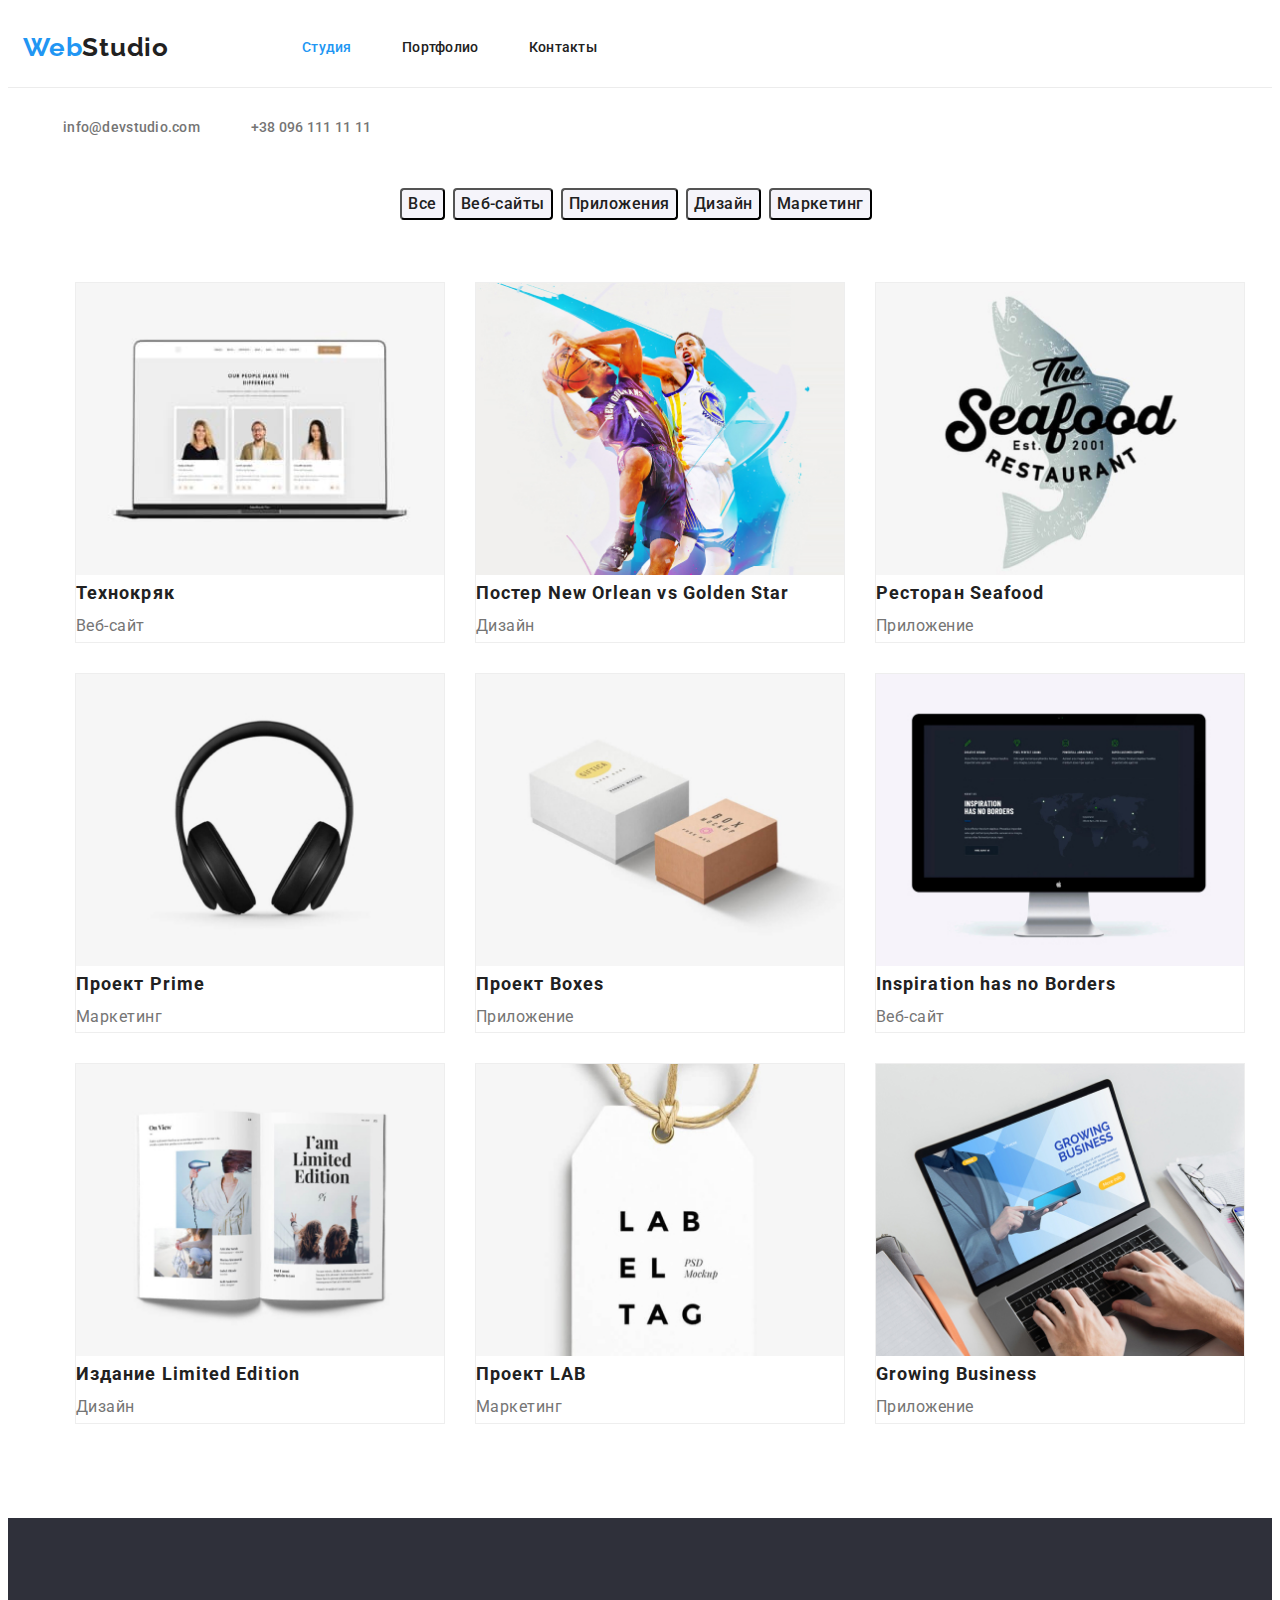
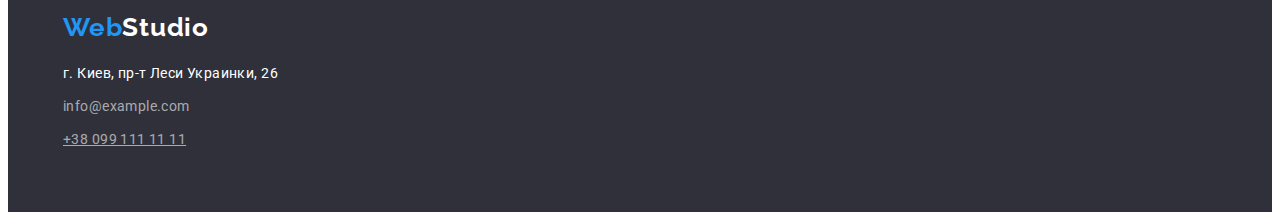
==== portfolio.html @ dbfdcc21 "com2002_05" ====
<!DOCTYPE html>
<html lang="ru">
  <head>
    <meta charset="UTF-8" />
    <meta http-equiv="X-UA-Compatible" content="IE=edge" />
    <meta name="viewport" content="width=device-width, initial-scale=1.0" />
    <title>Портфолио</title>
    <link rel="preconnect" href="https://fonts.googleapis.com">
    <link rel="preconnect" href="https://fonts.gstatic.com" crossorigin>
    <link href="https://fonts.googleapis.com/css2?family=Raleway:wght@400;700&family=Roboto:wght@400;500;700;900&display=swap" rel="stylesheet">
    <link rel="stylesheet" href="https://cdnjs.cloudflare.com/ajax/libs/modern-normalize/1.1.0/modern-normalize.min.css" integrity="sha512-wpPYUAdjBVSE4KJnH1VR1HeZfpl1ub8YT/NKx4PuQ5NmX2tKuGu6U/JRp5y+Y8XG2tV+wKQpNHVUX03MfMFn9Q==" crossorigin="anonymous" referrerpolicy="no-referrer" />
    <link rel="stylesheet" href="./css/style.css"/>
  </head>

<!--body-->
  <body class="body">
    <!--header-navigation-->
    <header class="section-header header-index">
      <div  class="wrapper"><nav class="nav-list">
       <a href="./index.html" lang="en" class=" logo-link text-logo link"
          >Web<span class="logo-text-studio">Studio</span></a>
        <ul class="list nav-list">
          <li class="list nav-item  nav-list item-studio">
            <a href="./index.html"
              class="text-nav-buttons link nav-accent nav-link link-studio">Студия</a>
          </li>
          <li class="list nav-item nav-list item-portfolio">
            <a
              href="./portfolio.html"
              class="text-nav-buttons link nav-link link-portfolio current"
              >Портфолио</a
            >
          </li>
          <li class="list nav-item nav-list item-contacts">
            <a href="Контакты" class="text-nav-buttons link-contacts link nav-link"
              >Контакты</a
            >
          </li>
        </ul>
      </nav>
      <!--header-contacts-->
      <ul class="list nav-list">
        <li class="contact-nav list nav-list item-e-mail">
          <a
            href="mailto:info@devstudio.com"
            class="text-nav-contacts link  link-e-mail nav-link"
            lang="en"
            >info@devstudio.com</a
          >
        </li>
        <li class="contact-nav list nav-list item-phone">
          <a href="tel:+380961111111" class="text-nav-contacts link nav-link"
            >+38 096 111 11 11</a
          >
        </li>
      </ul></div>
    </header>
    <!--main-section-->
        <main>
          <section class="main-section section">
      <!--buttons-->
      <div class="wrapper"><ul class="list buttons-list">
     <li class="list buttons"><button class="portfolio-buttons text-button" type="button">Все</button></li>
     <li class="list buttons"><button class="portfolio-buttons text-button" type="button">Веб-сайты</button></li>
      <li class="list buttons"><button class="portfolio-buttons text-button" type="button">Приложения</button></li>
      <li class="list buttons"><button class="portfolio-buttons text-button" type="button">Дизайн</button></li>
      <li class="list buttons"><button class="portfolio-buttons text-button" type="button">Маркетинг</button></li>
    </ul>
    <!--nav-imgs-->
      <ul class="nav-imgs list cards-portfolio">
        <li class="list card-item"><a href="Technokryak" class="nav-img-web link"> 
         <img class="nav-img"  src="./images/img.jpg" alt="Вебсайт" width="370"/>
          <h2 class="title-img">Технокряк</h2>
          <p class="text-about-img">Веб-сайт</p>
          </a></li>
        <li class="list card-item"><a href="Poster-New_Orlean-vs-Golden-Star" class="nav-img-web link"> 
          <img class="nav-img" src="./images/img_port_1.jpg" alt="Дизайн" width="370" />
          <h2 class="title-img">Постер <span class="title-img" lang="en">New Orlean vs Golden Star</span></h2>
          <p class="text-about-img">Дизайн</p>
          </a></li>
        <li class="list card-item"><a href="Restorant-Swafood" class="nav-img-web link"> 
         <img class="nav-img" src="./images/img_port_2.jpg" alt="Приложение" width="370" /> 
          <h2 class="title-img">Ресторан <span class="title-img" lang="en">Seafood</span></h2>
          <p class="text-about-img">Приложение</p>
          </a></li>
          <li class="list card-item"><a href="Project-Prime" class="nav-img-web link"> 
         <img class="nav-img" src="./images/img_port_3.jpg" alt="Маркетинг" width="370" />
          <h2 class="title-img">Проект <span class="title-img" lang="en">Prime</span></h2>
          <p class="text-about-img">Маркетинг</p>
          </a></li>
        <li class="list card-item"><a href="Projects" class="nav-img-web link"> 
          <img class="nav-img" src="./images/img_port_4.jpg" alt="Приложение" width="370" />
          <h2 class="title-img">Проект <span class="title-img" lang="en">Boxes</span></h2>
          <p class="text-about-img">Приложение</p>
          </a></li>
       <li class="list card-item"><a href="Inspiration-has-Border" class="nav-img-web link"> 
          <img class="nav-img" src="./images/img_port_5.jpg" alt="Веб-сайт" width="370" />
          <h2 class="title-img" lang="en">Inspiration has no Borders</h2>
          <p class="text-about-img">Веб-сайт</p>
          </a></li>
        <li class="list card-item"><a href="Limited-Edition" class="nav-img-web link"> 
          <img class="nav-img" src="./images/img_port_6.jpg" alt="Дизайн" width="370" />
          <h2 class="title-img">Издание <span class="title-img" lang="en">Limited Edition</span></h2>
          <p class="text-about-img">Дизайн</p>
          </a></li>
        <li class="list card-item"><a href="Project-LAB" class="nav-img-web link"> 
          <img class="nav-img" src="./images/img_port_7.jpg" alt="Маркетинг" width="370"/>
          <h2 class="title-img">Проект <span class="title-img" lang="en">LAB</span></h2>
          <p class="text-about-img">Маркетинг</p>
          </a></li>
        <li class="list card-item"><a href="Growing-Business" class="nav-img-web link"> 
          <img class="nav-img" src="./images/img_port_8.jpg" alt="Приложение" width="370" />
          <h2 class="title-img" lang="en">Growing Business</h2>
          <p class="text-about-img">Приложение</p>
          </a></li>
      </ul></div>
    </section>
</main>
      <!--footer-->
      <footer class="footer-section">
        <div class="wrapper"><a href="./index.html" class="text-logo link logo-footer" lang="en">Web<span class="text-logo-footer">Studio</span></a>
        <ul class="nav-contats list footer-menu">
          <li class="contact-nav list footer-menu">
            <address class="style-text footer-menu">
              <a href="https://www.google.com/maps?q=%D0%BA%D0%B8%D0%B5%D0%B2+%D0%BB%D0%B5%D1%81%D0%B8+%D1%83%D0%BA%D1%80%D0%B0%D0%B8%D0%BD%D0%BA%D0%B8+26&rlz=1C1GGRV_enUA757UA757&sxsrf=APq-WBurur6FiX7pkExG04S0Zntd9q4ADw:1643415942747&uact=5&gs_lcp=[base64]&um=1&ie=UTF-8&sa=X&ved=2ahUKEwjnjvXe5tX1AhXq7rsIHakHCRYQ_AUoAXoECAEQAw"
              class="text-address link footer-link">г. Киев, пр-т Леси Украинки, 26</a>
            </address>
          </li>
          <li class="contact-nav list footer-menu e-mail-text">
            <a href="mailto:info@example.com" class="text-footer-contacts link footer-link" lang="en">info@example.com</a>
          </li>
          <li class="contact-nav list footer-menu phone-text"><a href="tel:+380991111111" class="text-footer-contacts footer-linklink footer-link">+38 099 111 11 11</a></li>
        </ul></div>
      </footer>
  </body>
</html>
---- css/style.css ----
/*-- html-stylee----*/
html {
  box-sizing: border-box;
}
*,
*::before,
*::after {
  box-sizing: inherit;
}
h1,h2, h3, p, ul,nav {
  margin: 0;
}
/*--variables-selectors--*/
:root {
  --primary-text-color: #212121;
  --secondary-text-color: #757575;
  --third-text-color: #ffffff;
  --primary-font-family: Roboto, sans-serif;
  --secondary-font-family: Raleway, sans-serif;
  --accent-color: #2196f3;
  --background-origin: #ffffff;
  --background-first-composite: #2f303a;
  --background-second-composite: #f5f4fa;
}
/*--body-style--*/
.body {
  font-family: var(--primary-font-family);
  color: var(--primary-text-color);
  background-color: var(--background-origin);
  }
.list {
  list-style: none;
}
.link {
  text-decoration: none;
}
/*-----wrapper-------*/
.wrapper {
  min-width: 1170px;
  padding: 0 15px;
  margin-left: auto;
  margin-right: auto;
  }

/*--------INDEX-PAGE--------*/

/*--header-navigation--*/


.section-header {
  height: 80px;
background-color: var(--background-origin);
padding-top: 0x;
border-bottom: 1px solid rgb(236, 236, 236, 1);
}
.text-logo {
  font-family: var(--secondary-font-family);
  font-weight: 700;
  font-size: 26px;
  line-height: 1.19;
  letter-spacing: 0.03em;
  color: var(--accent-color);
}
.logo-text-studio {
  color: var(--primary-text-color);
}
.nav-link:hover {
  color: var(--accent-color);
}
.nav-link:focus {
  color: var(--accent-color);
}
.nav-list {
  display: inline-flex;
  justify-content: center;
  
}
 .nav-link {
display: inline-flex;
justify-content: center;
}
.logo-link {
  display: inline-flex;
min-width: 145px;
margin-right: 93px;
margin-left: 0;
padding-top: 24px;
padding-bottom: 25px;
}
.item-studio {
min-width: 49px;
margin-right: 50px;
padding-top: 32px;
padding-bottom: 32px;
}
.item-portfolio {
  min-width: 77px;
  margin-right: 50px;
  padding-top: 32px;
  padding-bottom: 32px;
}
.item-contacts {
 min- width: 68px;
  margin-right: 331px;
    padding-top: 32px;
  padding-bottom: 32px;
}
.item-e-mail  {
 min- width: 135px;
  margin-right: 50px;
    padding-top: 32px;
  padding-bottom: 32px;
}
.item-phone {
  min-width: 122px;
  margin-right: 0;
    padding-top: 32px;
  padding-bottom: 32px;
}
.text-nav-buttons {
  font-weight: 500;
  font-size: 14px;
  line-height: 1.14;
  letter-spacing: 0.02em;
  color: currentColor;
}
.nav-accent {
  color: var(--accent-color);
}
.text-nav-contacts {
  font-weight: 500;
  font-size: 14px;
  line-height: 1.14;
  letter-spacing: 0.02em;
  color: var(--secondary-text-color);
}

/*--hero--------------*/

.section-hero {
background-color: var(--background-first-composite);
padding-top: 80x;
height: 600px;
text-align: center;
}
.title-hero {
  width: 696px;
  padding-top: 200px;
  margin-top: 0;
  margin-bottom: 30px;
  margin-left: auto;
  margin-right: auto;

  font-weight: 900;
  font-size: 44px;
  line-height: 1.36;
  letter-spacing: 0.06em;
  text-transform: uppercase;
  color: var(--third-text-color);
}

.button-order {
  min-width: 200px;
  cursor: pointer;
  background-color: var(--accent-color);
margin-bottom: 200px;
margin-left: auto;
margin-right: auto;
  border-radius: 4px;
}
.text-button-order {
  padding: 10px 32px;
  font-weight: 700;
  font-size: 16px;
  line-height: 1.88;
  letter-spacing: 0.06em;
  color: var(--third-text-color);
}
/*--best-item---------*/
.section-best-item {
  background-color: var(--background-origin);
  padding-top: 94px;
  text-align: center;
}
.items-list {
  display: inline-block;
  }
    .items {
      width: 270px;
      margin-right: 30px;
          }
    .items:first-child {
      margin-left: 0;
    }
    .items:last-child {
      margin-right: 0;
    }
.title-text {
  font-weight: 700;
  font-size: 14px;
  line-height: 1.14;
  letter-spacing: 0.03em;
  text-transform: uppercase;
  margin-bottom: 10px;
  text-align: start;
  }
.text-about {
  font-size: 14px;
  line-height: 1.71;
  letter-spacing: 0.03em;
  color: var(--secondary-text-color);
  text-align: start;
}

/*--our-work----------*/
.section-our-work {
  background-color: var(--background-origin);
    padding-top: 94px;
  text-align: center;
  
}
.work-list {
  display: inline-block;
  padding-bottom: 94px;
}
.items-work {
width: 370px;
height: 294px;
margin-right: 30px;
}
.items-work:first-child {
  margin-left: 0;
}
.items-work:last-child {
  margin-right: 0;
}
.title-section {
  padding-bottom: 50px;
  margin-left: auto;
  margin-right: auto;
  font-weight: 700;
  font-size: 36px;
  line-height: 1.17;
  text-align: center;
  letter-spacing: 0.03em;
  color: var(--primary-text-color);
}

/*--our-staff---------*/

.section-staff {
  background-color: var(--background-second-composite);
  padding-top: 94px;
    }
img {
  display: block;
  max-width: 100%;
  }
.cards-staff {
display: flex;
flex-wrap: wrap;
justify-content: center;
margin-left: -30px;
margin-top: -30px;
padding-bottom: 94px;
}
.staff-item {
  max-width: 270px;
margin-left: 30px;
margin-top: 30px;
flex-basis: calc( (100% - 4 * 30px) / 4);
border: 1px solid #ffffff;
box-sizing: border-box;
border-bottom-left-radius: 4px;
border-bottom-right-radius: 4px;
background-color: var(--background-origin);
}
.title-name {
  padding-top: 30px;
  margin-bottom: 10px;
  padding-left: auto;
  padding-right: auto;
  font-weight: 500;
  font-size: 16px;
  line-height: 1.19;
  text-align: center;
  letter-spacing: 0.03em;
  color: var(--primary-text-color);
}
.text-about-name {
  padding-bottom: 30px;
  padding-left: auto;
  padding-right: auto;
  font-size: 16px;
  line-height: 1.19;
  text-align: center;
  letter-spacing: 0.03em;
  color: var(--secondary-text-color);
}

/*--footer--------*/
.footer-section {
  background-color: var(--background-first-composite);
  padding-top: 94px;
}
.footer-menu {
display: flex;
flex-direction: column;
justify-content: lef;
}

.footer-link {
  display: inline-flex;
}
.footer-link:hover {
  color: var(--accent-color);
}
.footer-link:focus {
  color: var(--accent-color);
}

.logo-footer {
  display: block;
  padding-left: 40px;
  padding-bottom: 20px;
}
.text-logo-footer {
  color: var(--third-text-color);
    }
.text-address {
  margin-bottom: 9px;
  font-weight: 400;
  font-size: 14px;
  line-height: 1.71;
  letter-spacing: 0.03em;
  color: var(--third-text-color);
}
.style-text {
  font-style: normal;
}

.text-footer-contacts {
  font-weight: 400;
  font-size: 14px;
  line-height: 1.71;
  letter-spacing: 0.03em;
  color: rgba(255, 255, 255, 0.6);
}
.e-mail-text {
margin-bottom: 9px;
}
.phone-text {
  padding-bottom: 60px;
  }

/*--------PORTFOLIO------------*/

/*---main-portfolio---*/

  .main-section {
    background-color: var(--background-origin);
    padding-top: 94px;
  }
/*--buttons----*/

.portfolio-buttons {
  cursor: pointer;
  background-color: var(--background-second-composite);
  border-radius: 4px;
    }
.buttons-list {
  display: flex;
  justify-content: center;
  padding: 6px 22px;
  min-width: 73px;
  }
  .buttons {
    display: inline-block;
    margin-right: 8px;
     }
.portfolio-buttons:first-child {
  margin-left: 0;
}
.portfolio-buttons:last-child {
  margin-right: 0;
}
.portfolio-buttons:hover {
  color: var(--third-text-color);
  background-color:  var(--accent-color);
box-shadow: 0px 3px 1px rgba(0, 0, 0, 0.1), 0px 1px 2px rgba(0, 0, 0, 0.08), 0px 2px 2px rgba(0, 0, 0, 0.12);
border-radius: 4px;
}
.text-button {
  font-family: inherit;
  font-weight: 500;
  font-size: 16px;
  line-height: 1.63;
  text-align: center;
  letter-spacing: 0.03em;
  color: var(--primary-text-color);
}
.title-img {
  font-weight: 700;
  font-size: 18px;
  line-height: 2;
  letter-spacing: 0.06em;
  color: var(--primary-text-color);
}
.text-about-img {
  font-weight: normal;
  font-size: 16px;
  line-height: 1.88;
  letter-spacing: 0.03em;
  color: var(--secondary-text-color);
}
img {
  display: block;
  max-width: 100%;
    }
.cards-portfolio {
display: flex;
flex-wrap: wrap;
justify-content: center;
padding-bottom: 94px;
margin-left: -30px;
margin-top: -30px;
padding-top: 56px;
}
.card-item {
  max-width: 370px;
margin-left: 30px;
margin-top: 30px;
flex-basis: calc( (100% - 3 * 30px) / 3);
border: 1px solid #eee;
box-sizing: border-box;
}
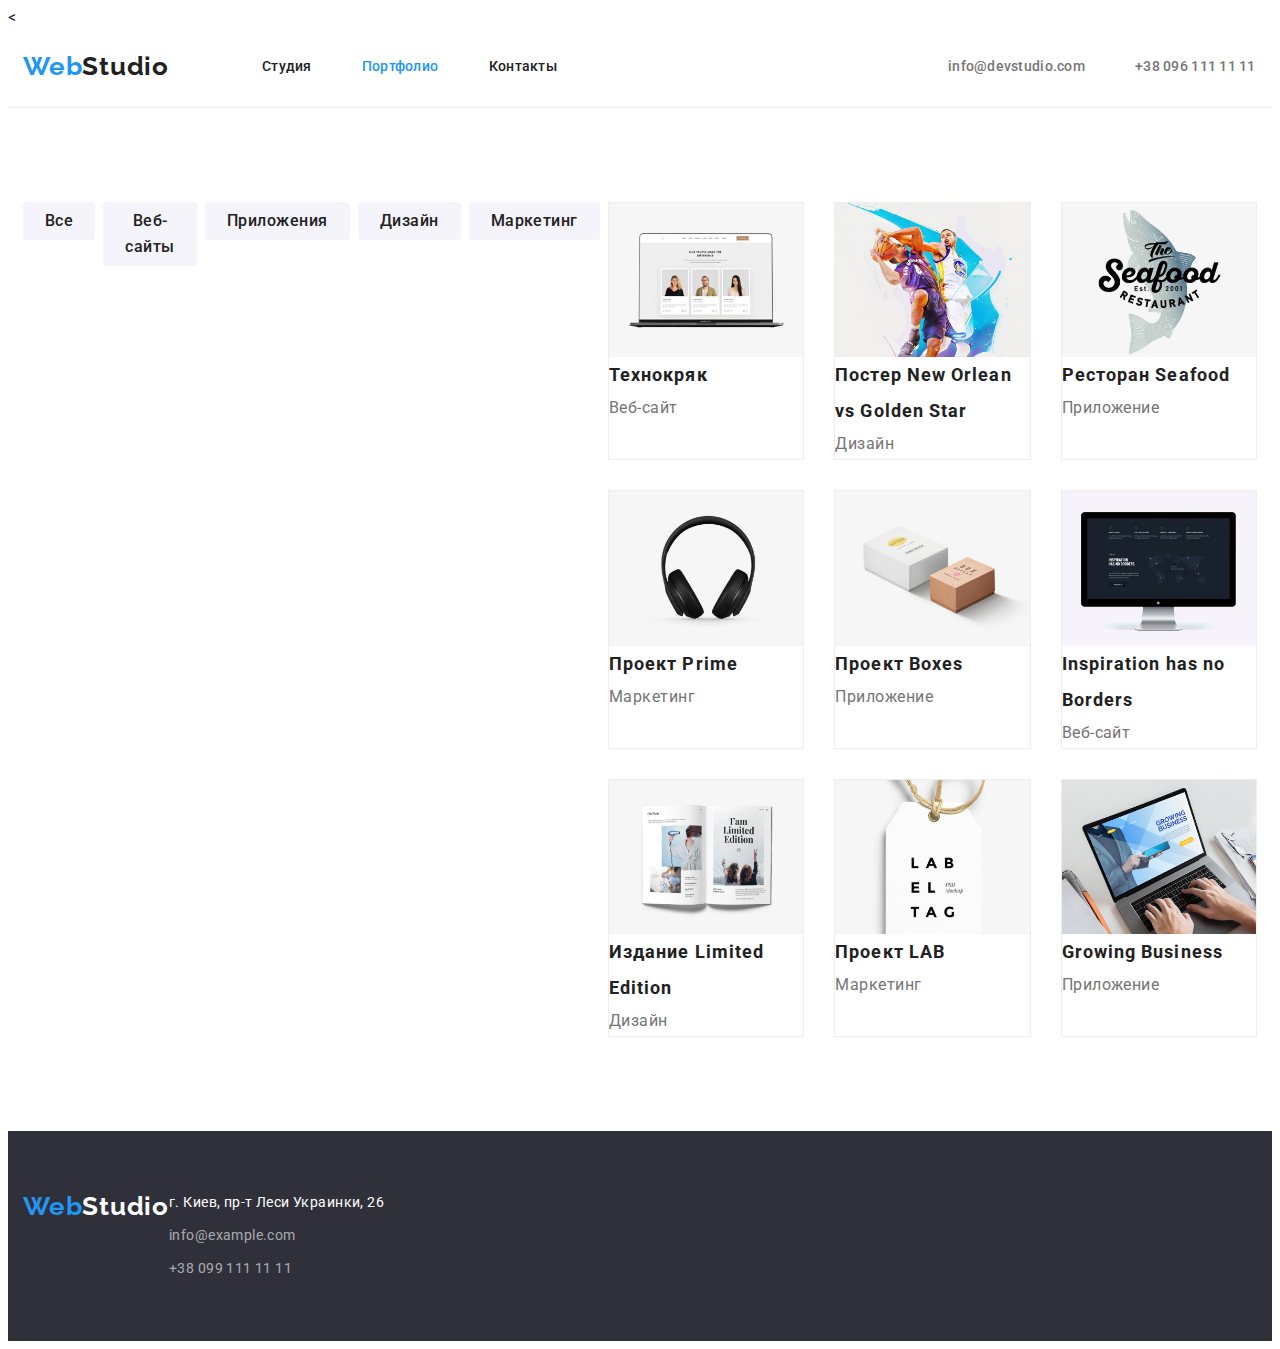
==== commit 3e6f3099: "commit_21.03_01" ====
--- a/portfolio.html
+++ b/portfolio.html
@@ -15,23 +15,23 @@
 <!--body-->
   <body class="body">
     <!--header-navigation-->
-    <header class="section-header header-index">
-      <div  class="wrapper"><nav class="nav-list">
+    < <header class="section-header header-index">
+      <div  class="container"><nav class="logo-list">
        <a href="./index.html" lang="en" class=" logo-link text-logo link"
           >Web<span class="logo-text-studio">Studio</span></a>
         <ul class="list nav-list">
-          <li class="list nav-item  nav-list item-studio">
+          <li class="list nav-item item-studio">
             <a href="./index.html"
-              class="text-nav-buttons link nav-accent nav-link link-studio">Студия</a>
+              class="text-nav-buttons link nav-link link-studio">Студия</a>
           </li>
-          <li class="list nav-item nav-list item-portfolio">
+          <li class="list nav-item item-portfolio">
             <a
               href="./portfolio.html"
-              class="text-nav-buttons link nav-link link-portfolio current"
+              class="text-nav-buttons link nav-link nav-accent link-portfolio current"
               >Портфолио</a
             >
           </li>
-          <li class="list nav-item nav-list item-contacts">
+          <li class="list nav-item item-contacts">
             <a href="Контакты" class="text-nav-buttons link-contacts link nav-link"
               >Контакты</a
             >
@@ -59,7 +59,7 @@
         <main>
           <section class="main-section section">
       <!--buttons-->
-      <div class="wrapper"><ul class="list buttons-list">
+      <div class="container"><ul class="list buttons-list">
      <li class="list buttons"><button class="portfolio-buttons text-button" type="button">Все</button></li>
      <li class="list buttons"><button class="portfolio-buttons text-button" type="button">Веб-сайты</button></li>
       <li class="list buttons"><button class="portfolio-buttons text-button" type="button">Приложения</button></li>
@@ -118,7 +118,7 @@
 </main>
       <!--footer-->
       <footer class="footer-section">
-        <div class="wrapper"><a href="./index.html" class="text-logo link logo-footer" lang="en">Web<span class="text-logo-footer">Studio</span></a>
+        <div class="container"><a href="./index.html" class="text-logo link logo-footer" lang="en">Web<span class="text-logo-footer">Studio</span></a>
         <ul class="nav-contats list footer-menu">
           <li class="contact-nav list footer-menu">
             <address class="style-text footer-menu">
@@ -129,7 +129,7 @@
           <li class="contact-nav list footer-menu e-mail-text">
             <a href="mailto:info@example.com" class="text-footer-contacts link footer-link" lang="en">info@example.com</a>
           </li>
-          <li class="contact-nav list footer-menu phone-text"><a href="tel:+380991111111" class="text-footer-contacts footer-linklink footer-link">+38 099 111 11 11</a></li>
+          <li class="contact-nav list footer-menu phone-text"><a href="tel:+380991111111" class="text-footer-contacts link footer-link">+38 099 111 11 11</a></li>
         </ul></div>
       </footer>
   </body>
--- a/css/style.css
+++ b/css/style.css
@@ -7,8 +7,9 @@
 *::after {
   box-sizing: inherit;
 }
-h1,h2, h3, p, ul,nav {
+h1,h2,h3,p,ul,nav {
   margin: 0;
+  padding: 0;
 }
 /*--variables-selectors--*/
 :root {
@@ -34,12 +35,18 @@
 .link {
   text-decoration: none;
 }
-/*-----wrapper-------*/
-.wrapper {
-  min-width: 1170px;
+/*-----container-------*/
+.container {
+  min-width: 1200px;
   padding: 0 15px;
   margin-left: auto;
   margin-right: auto;
+  display: flex;
+      }
+
+  .section {
+    padding-bottom: 94px;
+    padding-top: 94px;
   }
 
 /*--------INDEX-PAGE--------*/
@@ -48,9 +55,6 @@
 
 
 .section-header {
-  height: 80px;
-background-color: var(--background-origin);
-padding-top: 0x;
 border-bottom: 1px solid rgb(236, 236, 236, 1);
 }
 .text-logo {
@@ -71,19 +75,17 @@
   color: var(--accent-color);
 }
 .nav-list {
-  display: inline-flex;
-  justify-content: center;
-  
-}
+  display: flex;
+  margin-left: auto;
+  }
  .nav-link {
-display: inline-flex;
-justify-content: center;
-}
+display: flex;
+}
+.logo-list {
+  display: flex;
+  }
 .logo-link {
-  display: inline-flex;
-min-width: 145px;
 margin-right: 93px;
-margin-left: 0;
 padding-top: 24px;
 padding-bottom: 25px;
 }
@@ -100,13 +102,12 @@
   padding-bottom: 32px;
 }
 .item-contacts {
- min- width: 68px;
-  margin-right: 331px;
-    padding-top: 32px;
+  padding-top: 32px;
   padding-bottom: 32px;
+  margin-left: auto;
 }
 .item-e-mail  {
- min- width: 135px;
+ min-width: 135px;
   margin-right: 50px;
     padding-top: 32px;
   padding-bottom: 32px;
@@ -118,7 +119,7 @@
   padding-bottom: 32px;
 }
 .text-nav-buttons {
-  font-weight: 500;
+   font-weight: 500;
   font-size: 14px;
   line-height: 1.14;
   letter-spacing: 0.02em;
@@ -139,13 +140,12 @@
 
 .section-hero {
 background-color: var(--background-first-composite);
-padding-top: 80x;
-height: 600px;
 text-align: center;
+padding-top: 200px;
+padding-bottom: 200px;
 }
 .title-hero {
   width: 696px;
-  padding-top: 200px;
   margin-top: 0;
   margin-bottom: 30px;
   margin-left: auto;
@@ -163,7 +163,6 @@
   min-width: 200px;
   cursor: pointer;
   background-color: var(--accent-color);
-margin-bottom: 200px;
 margin-left: auto;
 margin-right: auto;
   border-radius: 4px;
@@ -174,16 +173,17 @@
   font-size: 16px;
   line-height: 1.88;
   letter-spacing: 0.06em;
+  border: none;
   color: var(--third-text-color);
 }
 /*--best-item---------*/
 .section-best-item {
   background-color: var(--background-origin);
-  padding-top: 94px;
   text-align: center;
 }
 .items-list {
-  display: inline-block;
+  display: flex;
+  margin-left: auto;
   }
     .items {
       width: 270px;
@@ -215,57 +215,70 @@
 /*--our-work----------*/
 .section-our-work {
   background-color: var(--background-origin);
-    padding-top: 94px;
-  text-align: center;
-  
-}
-.work-list {
-  display: inline-block;
-  padding-bottom: 94px;
-}
-.items-work {
-width: 370px;
-height: 294px;
-margin-right: 30px;
-}
-.items-work:first-child {
-  margin-left: 0;
-}
-.items-work:last-child {
-  margin-right: 0;
-}
-.title-section {
-  padding-bottom: 50px;
-  margin-left: auto;
-  margin-right: auto;
-  font-weight: 700;
-  font-size: 36px;
-  line-height: 1.17;
-  text-align: center;
-  letter-spacing: 0.03em;
-  color: var(--primary-text-color);
-}
-
-/*--our-staff---------*/
-
-.section-staff {
-  background-color: var(--background-second-composite);
-  padding-top: 94px;
-    }
-img {
-  display: block;
-  max-width: 100%;
-  }
-.cards-staff {
+  }
+  .title-about-work {
+    font-weight: 700;
+   font-size: 36px;
+   line-height: 1.17;
+   letter-spacing: 0.03em;
+   color: var(--primary-text-color);
+   min-width: 376px;
+   margin-bottom: 50px;
+   margin-right: auto;
+   margin-left: auto;
+ }
+  .work-list {
 display: flex;
 flex-wrap: wrap;
 justify-content: center;
 margin-left: -30px;
 margin-top: -30px;
-padding-bottom: 94px;
+  }
+.items-work {
+width: 370px;
+height: 294px;
+margin-left: 30px;
+margin-top: 30px;
+flex-basis: calc( (100% - 3 * 30px) / 3);
+justify-items: center;
+}
+.items-work:first-child {
+  margin-left: 0;
+}
+.items-work:last-child {
+  margin-right: 0;
+}
+
+
+/*--our-staff---------*/
+
+.section-staff {
+  background-color: var(--background-second-composite);
+  padding-top: 94px;
+    }
+    .title-section {
+      font-weight: 700;
+   font-size: 36px;
+   line-height: 1.17;
+   letter-spacing: 0.03em;
+   color: var(--primary-text-color);
+   min-width: 264px;
+   margin-bottom: 50px;
+   margin-right: auto;
+   margin-left: auto;
+    }
+img {
+  display: block;
+  max-width: 100%;
+  }
+.cards-staff {
+display: flex;
+flex-wrap: wrap;
+justify-content: center;
+margin-left: -30px;
+margin-top: -30px;
 }
 .staff-item {
-  max-width: 270px;
 margin-left: 30px;
 margin-top: 30px;
 flex-basis: calc( (100% - 4 * 30px) / 4);
@@ -278,8 +291,8 @@
 .title-name {
   padding-top: 30px;
   margin-bottom: 10px;
-  padding-left: auto;
-  padding-right: auto;
+  margin-left: auto;
+  margin-right: auto;
   font-weight: 500;
   font-size: 16px;
   line-height: 1.19;
@@ -301,8 +314,15 @@
 /*--footer--------*/
 .footer-section {
   background-color: var(--background-first-composite);
-  padding-top: 94px;
-}
+  padding-top: 60px;
+  padding-bottom: 60px;
+  }
+  .footer-logo-link {
+    display: flex;
+    flex-direction: column;
+align-items: lef;
+margin-bottom: 20px;
+  }
 .footer-menu {
 display: flex;
 flex-direction: column;
@@ -310,7 +330,7 @@
 }
 
 .footer-link {
-  display: inline-flex;
+  display:flex;
 }
 .footer-link:hover {
   color: var(--accent-color);
@@ -319,11 +339,6 @@
   color: var(--accent-color);
 }
 
-.logo-footer {
-  display: block;
-  padding-left: 40px;
-  padding-bottom: 20px;
-}
 .text-logo-footer {
   color: var(--third-text-color);
     }
@@ -349,9 +364,6 @@
 .e-mail-text {
 margin-bottom: 9px;
 }
-.phone-text {
-  padding-bottom: 60px;
-  }
 
 /*--------PORTFOLIO------------*/
 
@@ -359,31 +371,28 @@
 
   .main-section {
     background-color: var(--background-origin);
-    padding-top: 94px;
-  }
+    }
 /*--buttons----*/
 
 .portfolio-buttons {
   cursor: pointer;
   background-color: var(--background-second-composite);
   border-radius: 4px;
-    }
+  }
 .buttons-list {
-  display: flex;
-  justify-content: center;
-  padding: 6px 22px;
-  min-width: 73px;
-  }
-  .buttons {
-    display: inline-block;
-    margin-right: 8px;
-     }
-.portfolio-buttons:first-child {
-  margin-left: 0;
-}
-.portfolio-buttons:last-child {
-  margin-right: 0;
-}
+display: flex;
+justify-content: center;
+        }
+        .buttons {
+         margin-right: 8px;
+          margin-bottom: 56px;
+                     }
+      .portfolio-buttons:first-child {
+        margin-left: 0;
+      }
+      .portfolio-buttons:last-child {
+        margin-right: 0;}
+
 .portfolio-buttons:hover {
   color: var(--third-text-color);
   background-color:  var(--accent-color);
@@ -397,8 +406,12 @@
   line-height: 1.63;
   text-align: center;
   letter-spacing: 0.03em;
-  color: var(--primary-text-color);
-}
+  border: none;
+  color: var(--primary-text-color);
+  padding: 6px 22px;
+}
+/*--img-portfolio--*/
+
 .title-img {
   font-weight: 700;
   font-size: 18px;
@@ -413,6 +426,21 @@
   letter-spacing: 0.03em;
   color: var(--secondary-text-color);
 }
+
+.title-img {
+  font-weight: 700;
+  font-size: 18px;
+  line-height: 2;
+  letter-spacing: 0.06em;
+  color: var(--primary-text-color);
+}
+.text-about-img {
+  font-weight: normal;
+  font-size: 16px;
+  line-height: 1.88;
+  letter-spacing: 0.03em;
+  color: var(--secondary-text-color);
+}
 img {
   display: block;
   max-width: 100%;
@@ -420,11 +448,8 @@
 .cards-portfolio {
 display: flex;
 flex-wrap: wrap;
-justify-content: center;
-padding-bottom: 94px;
 margin-left: -30px;
 margin-top: -30px;
-padding-top: 56px;
 }
 .card-item {
   max-width: 370px;
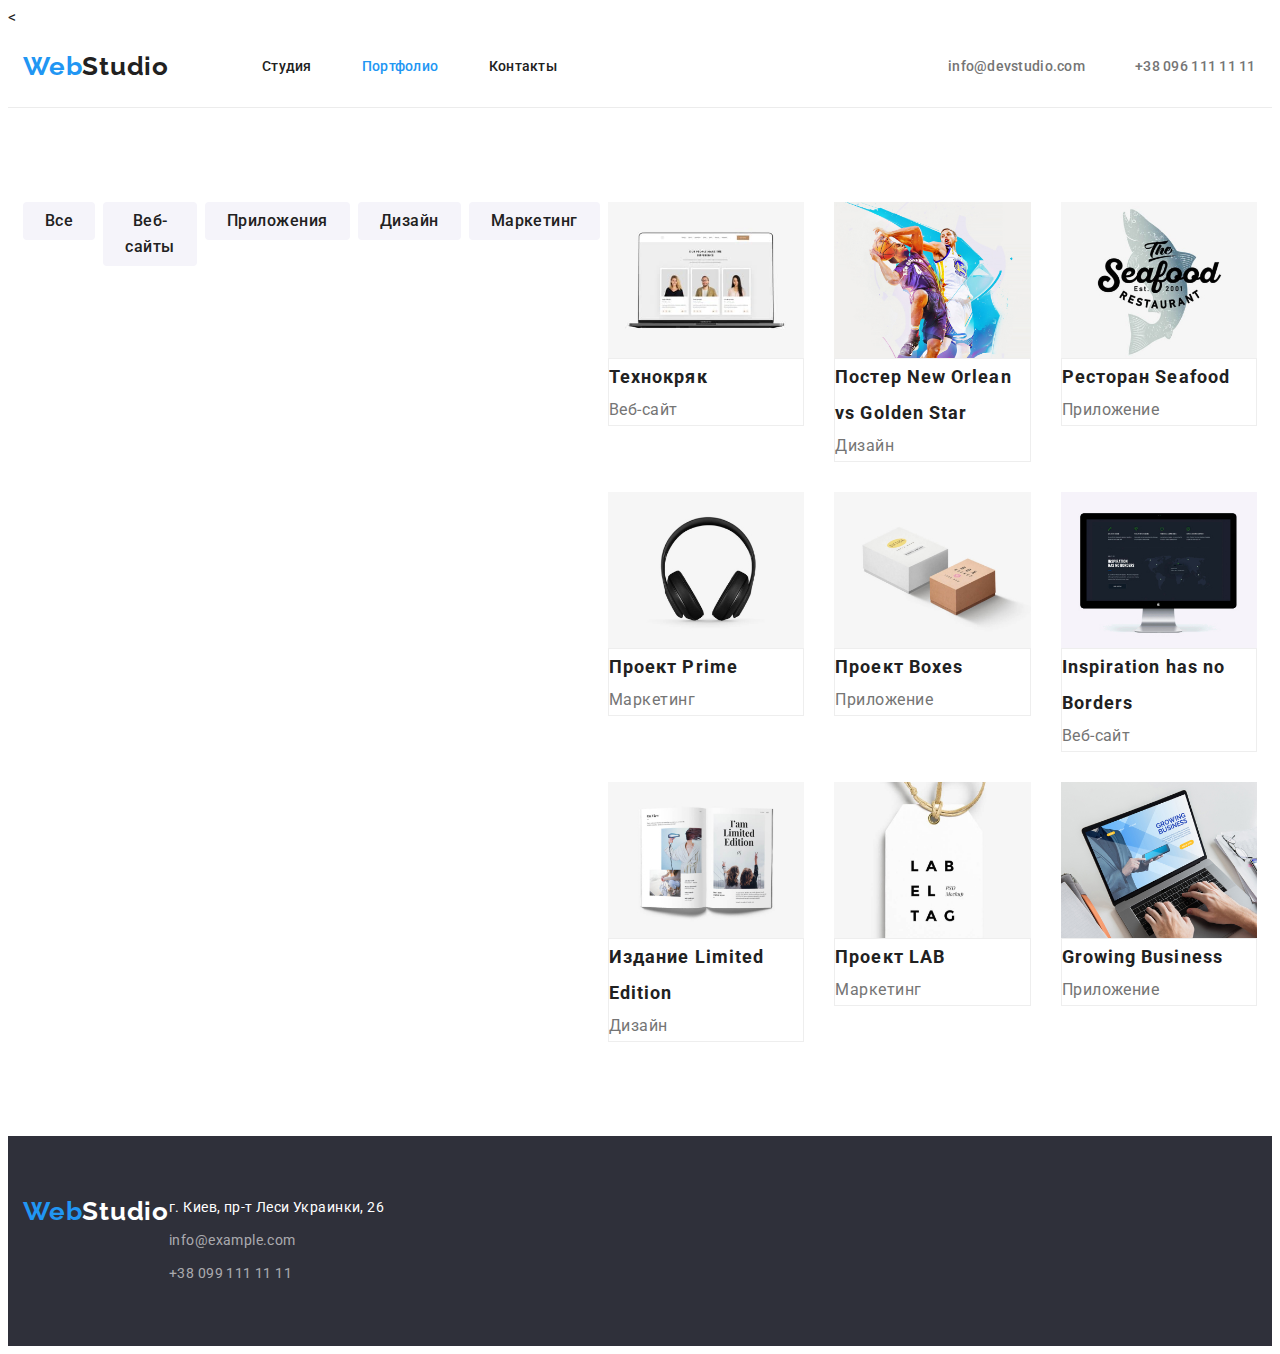
==== commit 4d9653b6: "commit_21.03_03" ====
--- a/portfolio.html
+++ b/portfolio.html
@@ -5,132 +5,272 @@
     <meta http-equiv="X-UA-Compatible" content="IE=edge" />
     <meta name="viewport" content="width=device-width, initial-scale=1.0" />
     <title>Портфолио</title>
-    <link rel="preconnect" href="https://fonts.googleapis.com">
-    <link rel="preconnect" href="https://fonts.gstatic.com" crossorigin>
-    <link href="https://fonts.googleapis.com/css2?family=Raleway:wght@400;700&family=Roboto:wght@400;500;700;900&display=swap" rel="stylesheet">
-    <link rel="stylesheet" href="https://cdnjs.cloudflare.com/ajax/libs/modern-normalize/1.1.0/modern-normalize.min.css" integrity="sha512-wpPYUAdjBVSE4KJnH1VR1HeZfpl1ub8YT/NKx4PuQ5NmX2tKuGu6U/JRp5y+Y8XG2tV+wKQpNHVUX03MfMFn9Q==" crossorigin="anonymous" referrerpolicy="no-referrer" />
-    <link rel="stylesheet" href="./css/style.css"/>
+    <link rel="preconnect" href="https://fonts.googleapis.com" />
+    <link rel="preconnect" href="https://fonts.gstatic.com" crossorigin />
+    <link
+      href="https://fonts.googleapis.com/css2?family=Raleway:wght@400;700&family=Roboto:wght@400;500;700;900&display=swap"
+      rel="stylesheet"
+    />
+    <link
+      rel="stylesheet"
+      href="https://cdnjs.cloudflare.com/ajax/libs/modern-normalize/1.1.0/modern-normalize.min.css"
+      integrity="sha512-wpPYUAdjBVSE4KJnH1VR1HeZfpl1ub8YT/NKx4PuQ5NmX2tKuGu6U/JRp5y+Y8XG2tV+wKQpNHVUX03MfMFn9Q=="
+      crossorigin="anonymous"
+      referrerpolicy="no-referrer"
+    />
+    <link rel="stylesheet" href="./css/style.css" />
   </head>
 
-<!--body-->
+  <!--body-->
   <body class="body">
     <!--header-navigation-->
-    < <header class="section-header header-index">
-      <div  class="container"><nav class="logo-list">
-       <a href="./index.html" lang="en" class=" logo-link text-logo link"
-          >Web<span class="logo-text-studio">Studio</span></a>
+    <
+    <header class="section-header header-index">
+      <div class="container">
+        <nav class="logo-list">
+          <a href="./index.html" lang="en" class="logo-link text-logo link"
+            >Web<span class="logo-text-studio">Studio</span></a
+          >
+          <ul class="list nav-list">
+            <li class="list nav-item item-studio">
+              <a
+                href="./index.html"
+                class="text-nav-buttons link nav-link link-studio"
+                >Студия</a
+              >
+            </li>
+            <li class="list nav-item item-portfolio">
+              <a
+                href="./portfolio.html"
+                class="text-nav-buttons link nav-link nav-accent link-portfolio current"
+                >Портфолио</a
+              >
+            </li>
+            <li class="list nav-item item-contacts">
+              <a
+                href="Контакты"
+                class="text-nav-buttons link-contacts link nav-link"
+                >Контакты</a
+              >
+            </li>
+          </ul>
+        </nav>
+        <!--header-contacts-->
         <ul class="list nav-list">
-          <li class="list nav-item item-studio">
-            <a href="./index.html"
-              class="text-nav-buttons link nav-link link-studio">Студия</a>
-          </li>
-          <li class="list nav-item item-portfolio">
+          <li class="contact-nav list nav-list item-e-mail">
             <a
-              href="./portfolio.html"
-              class="text-nav-buttons link nav-link nav-accent link-portfolio current"
-              >Портфолио</a
-            >
-          </li>
-          <li class="list nav-item item-contacts">
-            <a href="Контакты" class="text-nav-buttons link-contacts link nav-link"
-              >Контакты</a
+              href="mailto:info@devstudio.com"
+              class="text-nav-contacts link link-e-mail nav-link"
+              lang="en"
+              >info@devstudio.com</a
+            >
+          </li>
+          <li class="contact-nav list nav-list item-phone">
+            <a href="tel:+380961111111" class="text-nav-contacts link nav-link"
+              >+38 096 111 11 11</a
             >
           </li>
         </ul>
-      </nav>
-      <!--header-contacts-->
-      <ul class="list nav-list">
-        <li class="contact-nav list nav-list item-e-mail">
-          <a
-            href="mailto:info@devstudio.com"
-            class="text-nav-contacts link  link-e-mail nav-link"
-            lang="en"
-            >info@devstudio.com</a
-          >
-        </li>
-        <li class="contact-nav list nav-list item-phone">
-          <a href="tel:+380961111111" class="text-nav-contacts link nav-link"
-            >+38 096 111 11 11</a
-          >
-        </li>
-      </ul></div>
+      </div>
     </header>
     <!--main-section-->
-        <main>
-          <section class="main-section section">
-      <!--buttons-->
-      <div class="container"><ul class="list buttons-list">
-     <li class="list buttons"><button class="portfolio-buttons text-button" type="button">Все</button></li>
-     <li class="list buttons"><button class="portfolio-buttons text-button" type="button">Веб-сайты</button></li>
-      <li class="list buttons"><button class="portfolio-buttons text-button" type="button">Приложения</button></li>
-      <li class="list buttons"><button class="portfolio-buttons text-button" type="button">Дизайн</button></li>
-      <li class="list buttons"><button class="portfolio-buttons text-button" type="button">Маркетинг</button></li>
-    </ul>
-    <!--nav-imgs-->
-      <ul class="nav-imgs list cards-portfolio">
-        <li class="list card-item"><a href="Technokryak" class="nav-img-web link"> 
-         <img class="nav-img"  src="./images/img.jpg" alt="Вебсайт" width="370"/>
-          <h2 class="title-img">Технокряк</h2>
-          <p class="text-about-img">Веб-сайт</p>
-          </a></li>
-        <li class="list card-item"><a href="Poster-New_Orlean-vs-Golden-Star" class="nav-img-web link"> 
-          <img class="nav-img" src="./images/img_port_1.jpg" alt="Дизайн" width="370" />
-          <h2 class="title-img">Постер <span class="title-img" lang="en">New Orlean vs Golden Star</span></h2>
-          <p class="text-about-img">Дизайн</p>
-          </a></li>
-        <li class="list card-item"><a href="Restorant-Swafood" class="nav-img-web link"> 
-         <img class="nav-img" src="./images/img_port_2.jpg" alt="Приложение" width="370" /> 
-          <h2 class="title-img">Ресторан <span class="title-img" lang="en">Seafood</span></h2>
-          <p class="text-about-img">Приложение</p>
-          </a></li>
-          <li class="list card-item"><a href="Project-Prime" class="nav-img-web link"> 
-         <img class="nav-img" src="./images/img_port_3.jpg" alt="Маркетинг" width="370" />
-          <h2 class="title-img">Проект <span class="title-img" lang="en">Prime</span></h2>
-          <p class="text-about-img">Маркетинг</p>
-          </a></li>
-        <li class="list card-item"><a href="Projects" class="nav-img-web link"> 
-          <img class="nav-img" src="./images/img_port_4.jpg" alt="Приложение" width="370" />
-          <h2 class="title-img">Проект <span class="title-img" lang="en">Boxes</span></h2>
-          <p class="text-about-img">Приложение</p>
-          </a></li>
-       <li class="list card-item"><a href="Inspiration-has-Border" class="nav-img-web link"> 
-          <img class="nav-img" src="./images/img_port_5.jpg" alt="Веб-сайт" width="370" />
-          <h2 class="title-img" lang="en">Inspiration has no Borders</h2>
-          <p class="text-about-img">Веб-сайт</p>
-          </a></li>
-        <li class="list card-item"><a href="Limited-Edition" class="nav-img-web link"> 
-          <img class="nav-img" src="./images/img_port_6.jpg" alt="Дизайн" width="370" />
-          <h2 class="title-img">Издание <span class="title-img" lang="en">Limited Edition</span></h2>
-          <p class="text-about-img">Дизайн</p>
-          </a></li>
-        <li class="list card-item"><a href="Project-LAB" class="nav-img-web link"> 
-          <img class="nav-img" src="./images/img_port_7.jpg" alt="Маркетинг" width="370"/>
-          <h2 class="title-img">Проект <span class="title-img" lang="en">LAB</span></h2>
-          <p class="text-about-img">Маркетинг</p>
-          </a></li>
-        <li class="list card-item"><a href="Growing-Business" class="nav-img-web link"> 
-          <img class="nav-img" src="./images/img_port_8.jpg" alt="Приложение" width="370" />
-          <h2 class="title-img" lang="en">Growing Business</h2>
-          <p class="text-about-img">Приложение</p>
-          </a></li>
-      </ul></div>
-    </section>
-</main>
-      <!--footer-->
-      <footer class="footer-section">
-        <div class="container"><a href="./index.html" class="text-logo link logo-footer" lang="en">Web<span class="text-logo-footer">Studio</span></a>
+    <main>
+      <section class="main-section section">
+        <!--buttons-->
+        <div class="container">
+          <ul class="list buttons-list">
+            <li class="list buttons">
+              <button class="portfolio-buttons text-button" type="button">
+                Все
+              </button>
+            </li>
+            <li class="list buttons">
+              <button class="portfolio-buttons text-button" type="button">
+                Веб-сайты
+              </button>
+            </li>
+            <li class="list buttons">
+              <button class="portfolio-buttons text-button" type="button">
+                Приложения
+              </button>
+            </li>
+            <li class="list buttons">
+              <button class="portfolio-buttons text-button" type="button">
+                Дизайн
+              </button>
+            </li>
+            <li class="list buttons">
+              <button class="portfolio-buttons text-button" type="button">
+                Маркетинг
+              </button>
+            </li>
+          </ul>
+          <!--nav-imgs-->
+          <ul class="nav-imgs list cards-portfolio">
+            <li class="list card-item">
+              <a href="Technokryak" class="nav-img-web link">
+                <img
+                  class="nav-img"
+                  src="./images/img.jpg"
+                  alt="Вебсайт"
+                  width="370"
+                />
+                <div class="border-card"><h2 class="title-img">Технокряк</h2>
+                <p class="text-about-img">Веб-сайт</p></div>
+              </a>
+            </li>
+            <li class="list card-item">
+              <a
+                href="Poster-New_Orlean-vs-Golden-Star"
+                class="nav-img-web link"
+              >
+                <img
+                  class="nav-img"
+                  src="./images/img_port_1.jpg"
+                  alt="Дизайн"
+                  width="370"
+                />
+                <div class="border-card"><h2 class="title-img">
+                  Постер
+                  <span class="title-img" lang="en"
+                    >New Orlean vs Golden Star</span
+                  >
+                </h2>
+                <p class="text-about-img">Дизайн</p></div>
+              </a>
+            </li>
+            <li class="list card-item">
+              <a href="Restorant-Swafood" class="nav-img-web link">
+                <img
+                  class="nav-img"
+                  src="./images/img_port_2.jpg"
+                  alt="Приложение"
+                  width="370"
+                />
+                <div class="border-card"><h2 class="title-img">
+                  Ресторан <span class="title-img" lang="en">Seafood</span>
+                </h2>
+                <p class="text-about-img">Приложение</p></div>
+              </a>
+            </li>
+            <li class="list card-item">
+              <a href="Project-Prime" class="nav-img-web link">
+                <img
+                  class="nav-img"
+                  src="./images/img_port_3.jpg"
+                  alt="Маркетинг"
+                  width="370"
+                />
+                <div class="border-card"><h2 class="title-img">
+                  Проект <span class="title-img" lang="en">Prime</span>
+                </h2>
+                <p class="text-about-img">Маркетинг</p></div>
+              </a>
+            </li>
+            <li class="list card-item">
+              <a href="Projects" class="nav-img-web link">
+                <img
+                  class="nav-img"
+                  src="./images/img_port_4.jpg"
+                  alt="Приложение"
+                  width="370"
+                />
+                <div class="border-card"><h2 class="title-img">
+                  Проект <span class="title-img" lang="en">Boxes</span>
+                </h2>
+                <p class="text-about-img">Приложение</p></div>
+              </a>
+            </li>
+            <li class="list card-item">
+              <a href="Inspiration-has-Border" class="nav-img-web link">
+                <img
+                  class="nav-img"
+                  src="./images/img_port_5.jpg"
+                  alt="Веб-сайт"
+                  width="370"
+                />
+                <div class="border-card"><h2 class="title-img" lang="en">Inspiration has no Borders</h2>
+                <p class="text-about-img">Веб-сайт</p></div>
+              </a>
+            </li>
+            <li class="list card-item">
+              <a href="Limited-Edition" class="nav-img-web link">
+                <img
+                  class="nav-img"
+                  src="./images/img_port_6.jpg"
+                  alt="Дизайн"
+                  width="370"
+                />
+                <div class="border-card"><h2 class="title-img">
+                  Издание
+                  <span class="title-img" lang="en">Limited Edition</span>
+                </h2>
+                <p class="text-about-img">Дизайн</p></div>
+              </a>
+            </li>
+            <li class="list card-item">
+              <a href="Project-LAB" class="nav-img-web link">
+                <img
+                  class="nav-img"
+                  src="./images/img_port_7.jpg"
+                  alt="Маркетинг"
+                  width="370"
+                />
+                <div class="border-card"><h2 class="title-img">
+                  Проект <span class="title-img" lang="en">LAB</span>
+                </h2>
+                <p class="text-about-img">Маркетинг</p></div>
+              </a>
+            </li>
+            <li class="list card-item">
+              <a href="Growing-Business" class="nav-img-web link">
+                <img
+                  class="nav-img"
+                  src="./images/img_port_8.jpg"
+                  alt="Приложение"
+                  width="370"
+                />
+                <div class="border-card"><h2 class="title-img" lang="en">Growing Business</h2>
+                <p class="text-about-img">Приложение</p></div>
+              </a>
+            </li>
+          </ul>
+        </div>
+      </section>
+    </main>
+    <!--footer-->
+    <footer class="footer-section">
+      <div class="container">
+        <a href="./index.html" class="text-logo link logo-footer" lang="en"
+          >Web<span class="text-logo-footer">Studio</span></a
+        >
         <ul class="nav-contats list footer-menu">
           <li class="contact-nav list footer-menu">
             <address class="style-text footer-menu">
-              <a href="https://www.google.com/maps?q=%D0%BA%D0%B8%D0%B5%D0%B2+%D0%BB%D0%B5%D1%81%D0%B8+%D1%83%D0%BA%D1%80%D0%B0%D0%B8%D0%BD%D0%BA%D0%B8+26&rlz=1C1GGRV_enUA757UA757&sxsrf=APq-WBurur6FiX7pkExG04S0Zntd9q4ADw:1643415942747&uact=5&gs_lcp=[base64]&um=1&ie=UTF-8&sa=X&ved=2ahUKEwjnjvXe5tX1AhXq7rsIHakHCRYQ_AUoAXoECAEQAw"
-              class="text-address link footer-link">г. Киев, пр-т Леси Украинки, 26</a>
+              <a
+                href="https://www.google.com/maps?q=%D0%BA%D0%B8%D0%B5%D0%B2+%D0%BB%D0%B5%D1%81%D0%B8+%D1%83%D0%BA%D1%80%D0%B0%D0%B8%D0%BD%D0%BA%D0%B8+26&rlz=1C1GGRV_enUA757UA757&sxsrf=APq-WBurur6FiX7pkExG04S0Zntd9q4ADw:1643415942747&uact=5&gs_lcp=[base64]&um=1&ie=UTF-8&sa=X&ved=2ahUKEwjnjvXe5tX1AhXq7rsIHakHCRYQ_AUoAXoECAEQAw"
+                class="text-address link footer-link"
+                >г. Киев, пр-т Леси Украинки, 26</a
+              >
             </address>
           </li>
           <li class="contact-nav list footer-menu e-mail-text">
-            <a href="mailto:info@example.com" class="text-footer-contacts link footer-link" lang="en">info@example.com</a>
-          </li>
-          <li class="contact-nav list footer-menu phone-text"><a href="tel:+380991111111" class="text-footer-contacts link footer-link">+38 099 111 11 11</a></li>
-        </ul></div>
-      </footer>
+            <a
+              href="mailto:info@example.com"
+              class="text-footer-contacts link footer-link"
+              lang="en"
+              >info@example.com</a
+            >
+          </li>
+          <li class="contact-nav list footer-menu phone-text">
+            <a
+              href="tel:+380991111111"
+              class="text-footer-contacts link footer-link"
+              >+38 099 111 11 11</a
+            >
+          </li>
+        </ul>
+      </div>
+    </footer>
   </body>
 </html>
--- a/css/style.css
+++ b/css/style.css
@@ -452,10 +452,13 @@
 margin-top: -30px;
 }
 .card-item {
-  max-width: 370px;
+width: 370px;
 margin-left: 30px;
 margin-top: 30px;
 flex-basis: calc( (100% - 3 * 30px) / 3);
-border: 1px solid #eee;
 box-sizing: border-box;
-}+}
+.border-card {
+  border: 1px solid #eee;
+}
+/*--The-end-of-page--*/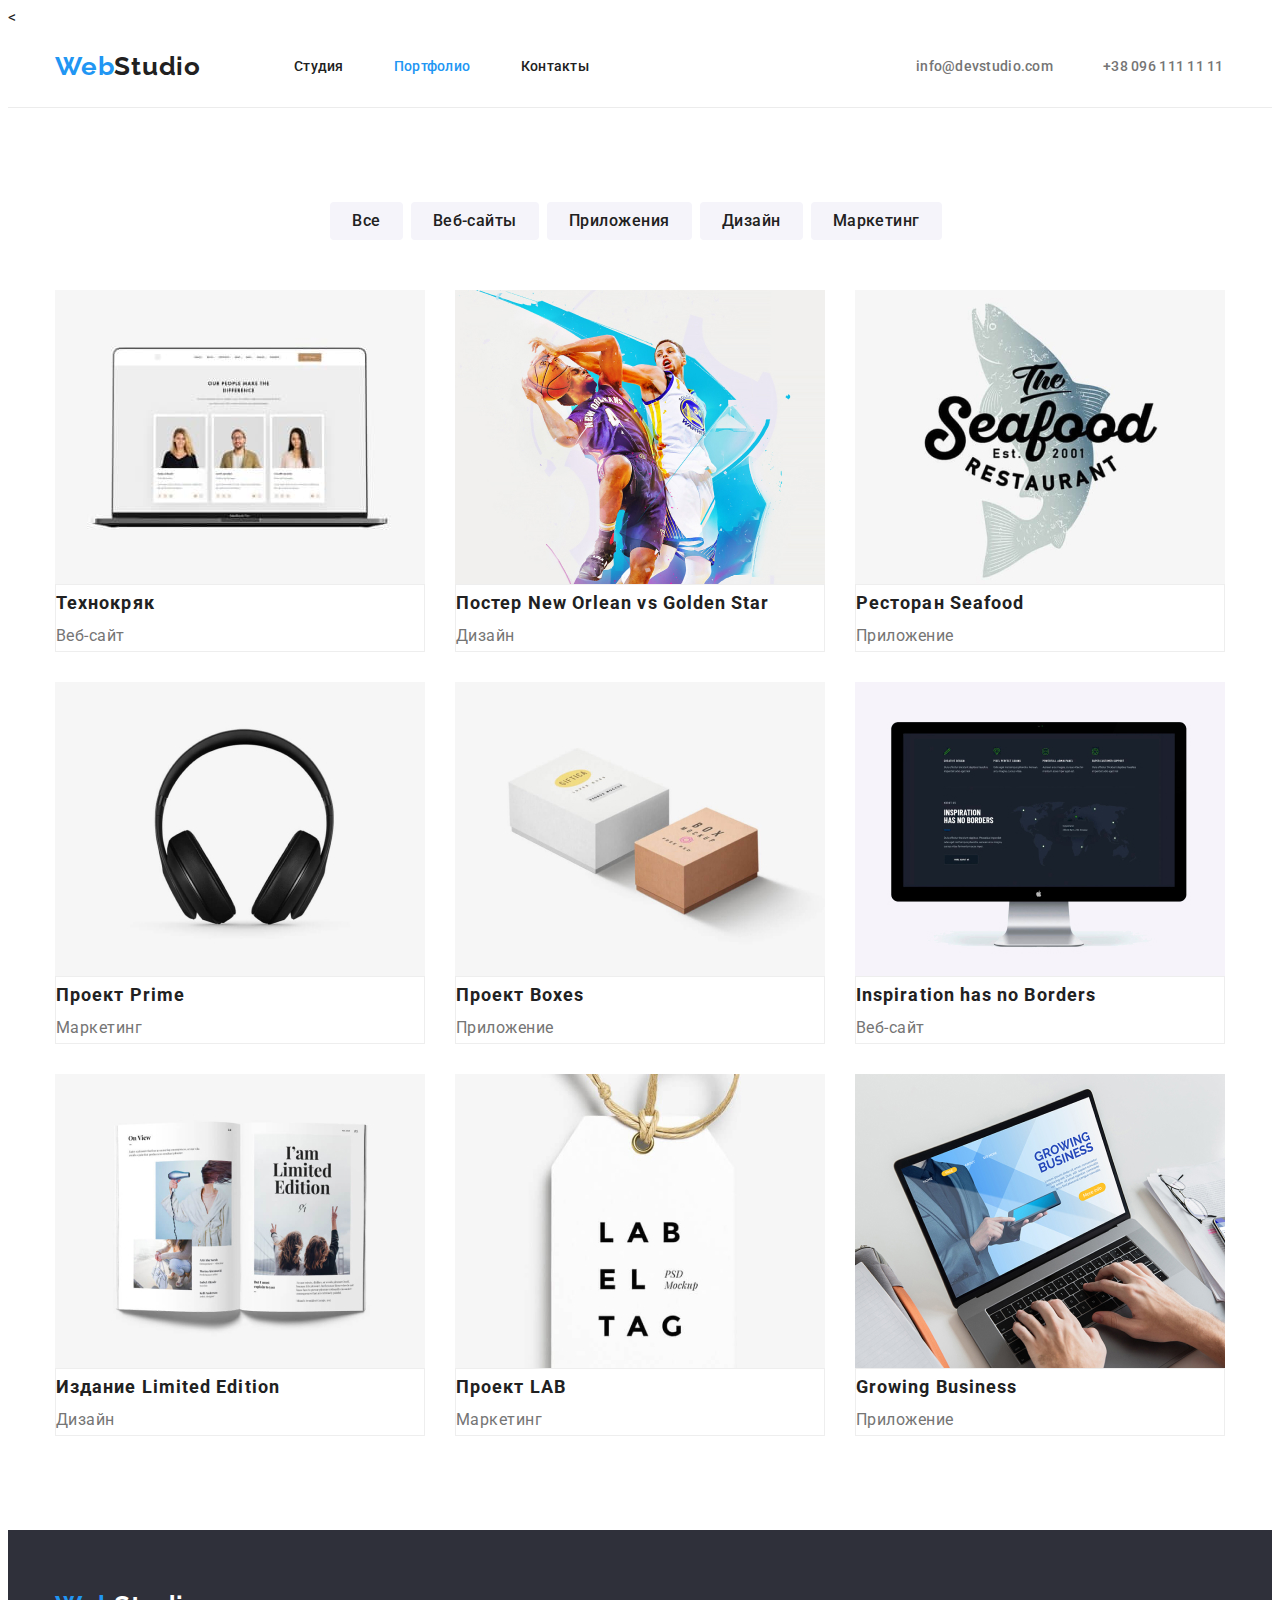
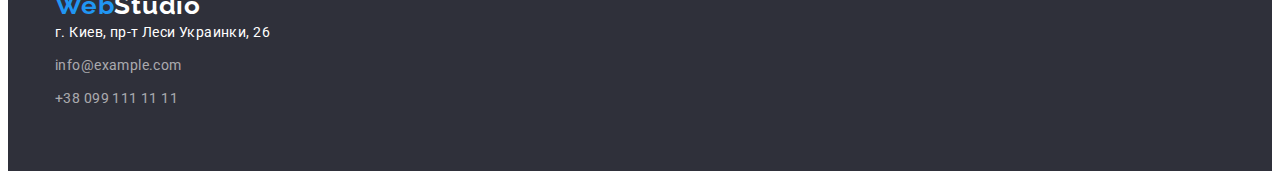
==== commit 1a6807f7: "commit_2403_01" ====
--- a/portfolio.html
+++ b/portfolio.html
@@ -26,7 +26,7 @@
     <!--header-navigation-->
     <
     <header class="section-header header-index">
-      <div class="container">
+      <div class="container flex-container">
         <nav class="logo-list">
           <a href="./index.html" lang="en" class="logo-link text-logo link"
             >Web<span class="logo-text-studio">Studio</span></a
--- a/css/style.css
+++ b/css/style.css
@@ -7,7 +7,7 @@
 *::after {
   box-sizing: inherit;
 }
-h1,h2,h3,p,ul,nav {
+h1, h2, h3, p, ul, nav {
   margin: 0;
   padding: 0;
 }
@@ -37,12 +37,14 @@
 }
 /*-----container-------*/
 .container {
-  min-width: 1200px;
+  width: 1200px;
   padding: 0 15px;
   margin-left: auto;
   margin-right: auto;
+        }
+  .flex-container {
   display: flex;
-      }
+        }
 
   .section {
     padding-bottom: 94px;
@@ -92,38 +94,30 @@
 .item-studio {
 min-width: 49px;
 margin-right: 50px;
-padding-top: 32px;
-padding-bottom: 32px;
 }
 .item-portfolio {
   min-width: 77px;
   margin-right: 50px;
-  padding-top: 32px;
-  padding-bottom: 32px;
-}
+ }
 .item-contacts {
-  padding-top: 32px;
-  padding-bottom: 32px;
-  margin-left: auto;
+ margin-left: auto;
 }
 .item-e-mail  {
  min-width: 135px;
   margin-right: 50px;
-    padding-top: 32px;
-  padding-bottom: 32px;
-}
+ }
 .item-phone {
   min-width: 122px;
   margin-right: 0;
-    padding-top: 32px;
-  padding-bottom: 32px;
-}
+   }
 .text-nav-buttons {
    font-weight: 500;
   font-size: 14px;
   line-height: 1.14;
   letter-spacing: 0.02em;
   color: currentColor;
+  padding-top: 32px;
+  padding-bottom: 32px;
 }
 .nav-accent {
   color: var(--accent-color);
@@ -134,6 +128,8 @@
   line-height: 1.14;
   letter-spacing: 0.02em;
   color: var(--secondary-text-color);
+  padding-top: 32px;
+  padding-bottom: 32px;
 }
 
 /*--hero--------------*/
@@ -180,7 +176,7 @@
 .section-best-item {
   background-color: var(--background-origin);
   text-align: center;
-}
+  }
 .items-list {
   display: flex;
   margin-left: auto;
@@ -215,6 +211,8 @@
 /*--our-work----------*/
 .section-our-work {
   background-color: var(--background-origin);
+  text-align: center;
+  padding-top: 0px;
   }
   .title-about-work {
     font-weight: 700;
@@ -225,7 +223,7 @@
    min-width: 376px;
    margin-bottom: 50px;
    margin-right: auto;
-   margin-left: auto;
+   
  }
   .work-list {
 display: flex;
@@ -242,18 +240,12 @@
 flex-basis: calc( (100% - 3 * 30px) / 3);
 justify-items: center;
 }
-.items-work:first-child {
-  margin-left: 0;
-}
-.items-work:last-child {
-  margin-right: 0;
-}
-
 
 /*--our-staff---------*/
 
 .section-staff {
   background-color: var(--background-second-composite);
+  text-align: center;
   padding-top: 94px;
     }
     .title-section {
@@ -289,26 +281,25 @@
 background-color: var(--background-origin);
 }
 .title-name {
+  margin-bottom: 10px;
+  font-weight: 500;
+  font-size: 16px;
+  line-height: 1.19;
+  letter-spacing: 0.03em;
+  color: var(--primary-text-color);
+}
+.text-about-name {
+  font-size: 16px;
+  line-height: 1.19;
+  letter-spacing: 0.03em;
+  color: var(--secondary-text-color);
+}
+.card-text {
+  text-align: center;
   padding-top: 30px;
-  margin-bottom: 10px;
+  padding-bottom: 30px;
   margin-left: auto;
   margin-right: auto;
-  font-weight: 500;
-  font-size: 16px;
-  line-height: 1.19;
-  text-align: center;
-  letter-spacing: 0.03em;
-  color: var(--primary-text-color);
-}
-.text-about-name {
-  padding-bottom: 30px;
-  padding-left: auto;
-  padding-right: auto;
-  font-size: 16px;
-  line-height: 1.19;
-  text-align: center;
-  letter-spacing: 0.03em;
-  color: var(--secondary-text-color);
 }
 
 /*--footer--------*/
@@ -385,7 +376,7 @@
         }
         .buttons {
          margin-right: 8px;
-          margin-bottom: 56px;
+          padding-bottom: 50px;
                      }
       .portfolio-buttons:first-child {
         margin-left: 0;
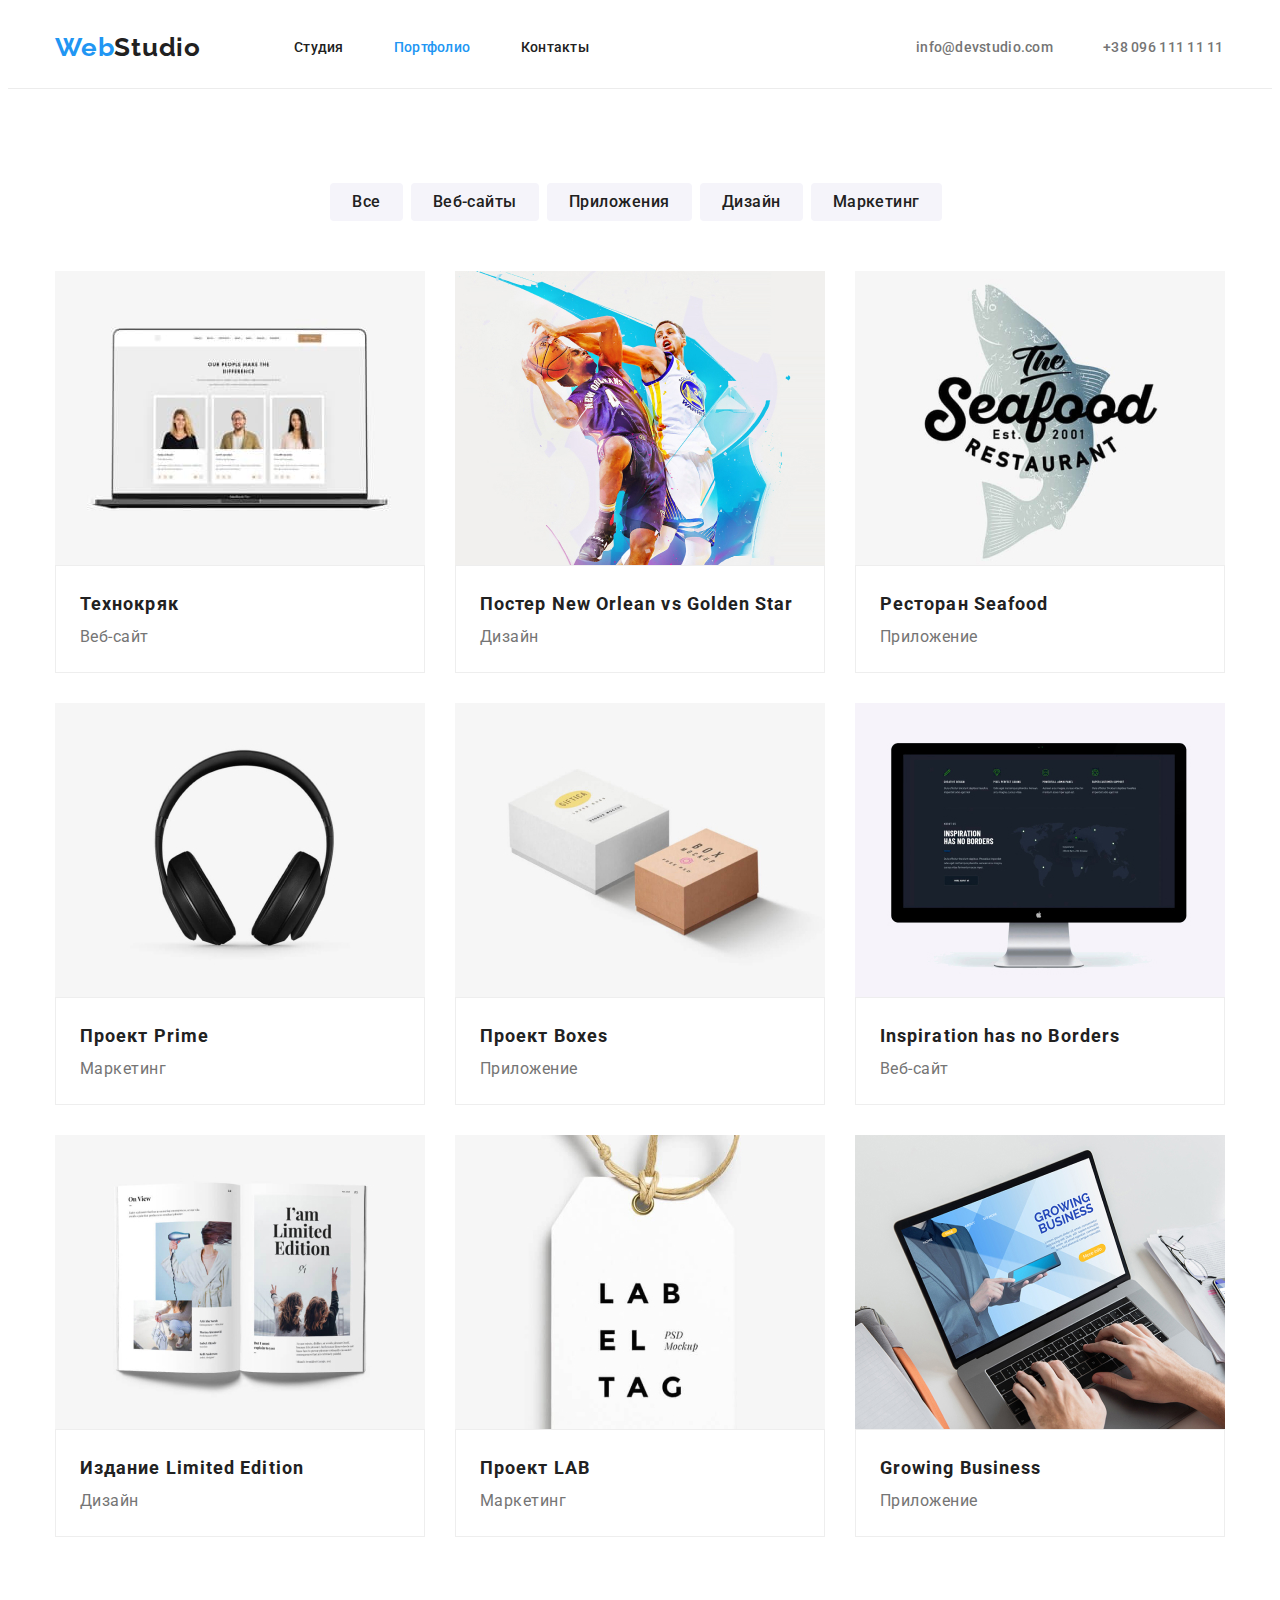
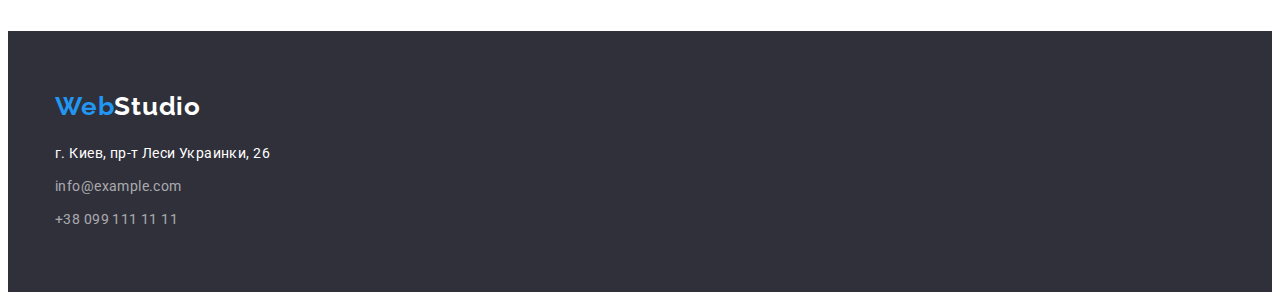
==== commit 88a25196: "commit_2403_01" ====
--- a/portfolio.html
+++ b/portfolio.html
@@ -24,8 +24,7 @@
   <!--body-->
   <body class="body">
     <!--header-navigation-->
-    <
-    <header class="section-header header-index">
+       <header class="section-header header-index">
       <div class="container flex-container">
         <nav class="logo-list">
           <a href="./index.html" lang="en" class="logo-link text-logo link"
@@ -240,11 +239,11 @@
     </main>
     <!--footer-->
     <footer class="footer-section">
-      <div class="container">
-        <a href="./index.html" class="text-logo link logo-footer" lang="en"
-          >Web<span class="text-logo-footer">Studio</span></a
-        >
-        <ul class="nav-contats list footer-menu">
+      <div class="container footer-container">
+        <div class="footer-logo-link">
+          <a href="./index.html" class="text-logo link" lang="en"
+            >Web<span class="text-logo-footer">Studio</span></a></div>
+        <address class="footer-contacts"><ul class="nav-contats list">
           <li class="contact-nav list footer-menu">
             <address class="style-text footer-menu">
               <a
@@ -257,7 +256,7 @@
           <li class="contact-nav list footer-menu e-mail-text">
             <a
               href="mailto:info@example.com"
-              class="text-footer-contacts link footer-link"
+              class="text-footer-contacts link footer-link style-text"
               lang="en"
               >info@example.com</a
             >
@@ -265,11 +264,11 @@
           <li class="contact-nav list footer-menu phone-text">
             <a
               href="tel:+380991111111"
-              class="text-footer-contacts link footer-link"
+              class="text-footer-contacts link footer-link style-text"
               >+38 099 111 11 11</a
             >
           </li>
-        </ul>
+        </ul></address>
       </div>
     </footer>
   </body>
--- a/css/style.css
+++ b/css/style.css
@@ -308,13 +308,17 @@
   padding-top: 60px;
   padding-bottom: 60px;
   }
+  .footer-container {
+display: flex;
+flex-direction: column;
+  }
   .footer-logo-link {
     display: flex;
     flex-direction: column;
 align-items: lef;
 margin-bottom: 20px;
   }
-.footer-menu {
+.footer-contacts {
 display: flex;
 flex-direction: column;
 justify-content: lef;
@@ -373,11 +377,11 @@
 .buttons-list {
 display: flex;
 justify-content: center;
+margin-bottom: 50px;
         }
         .buttons {
          margin-right: 8px;
-          padding-bottom: 50px;
-                     }
+            }
       .portfolio-buttons:first-child {
         margin-left: 0;
       }
@@ -441,6 +445,7 @@
 flex-wrap: wrap;
 margin-left: -30px;
 margin-top: -30px;
+
 }
 .card-item {
 width: 370px;
@@ -451,5 +456,6 @@
 }
 .border-card {
   border: 1px solid #eee;
-}
+  padding: 20px 24px;
+  }
 /*--The-end-of-page--*/